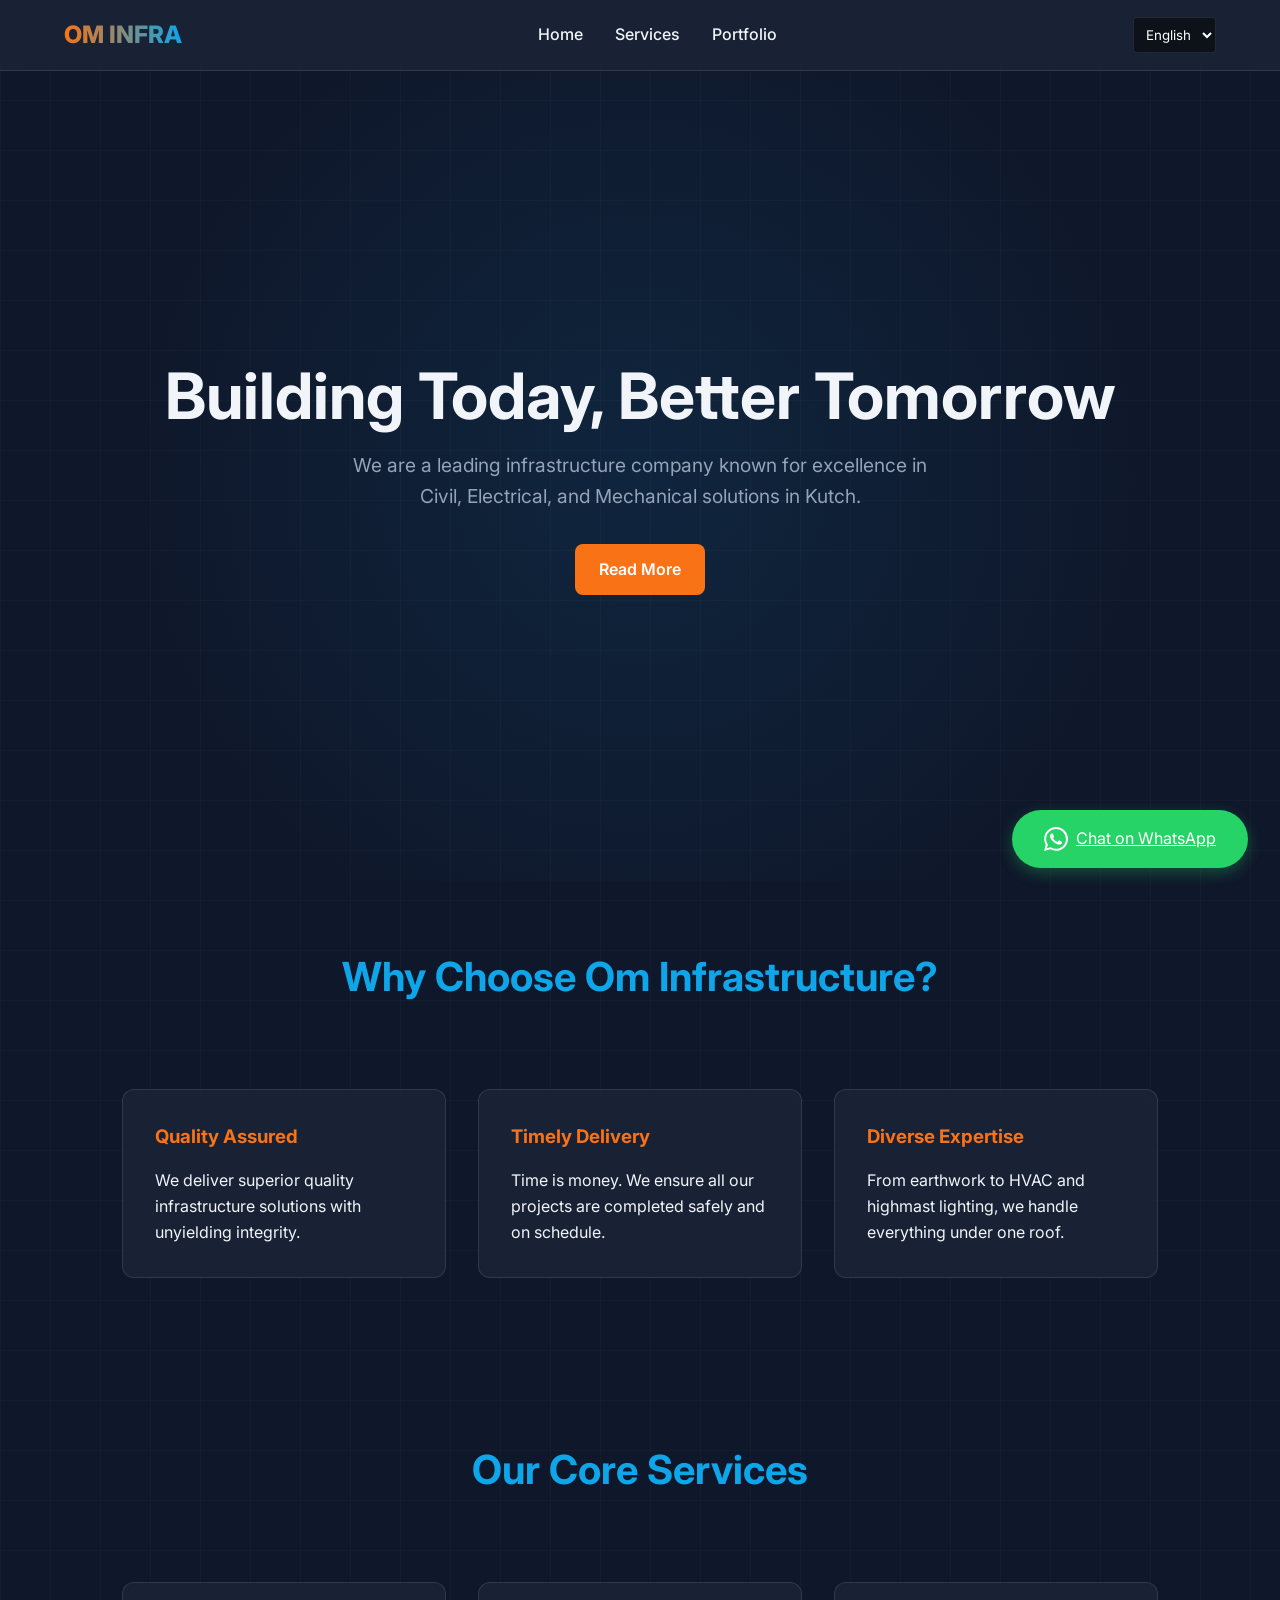
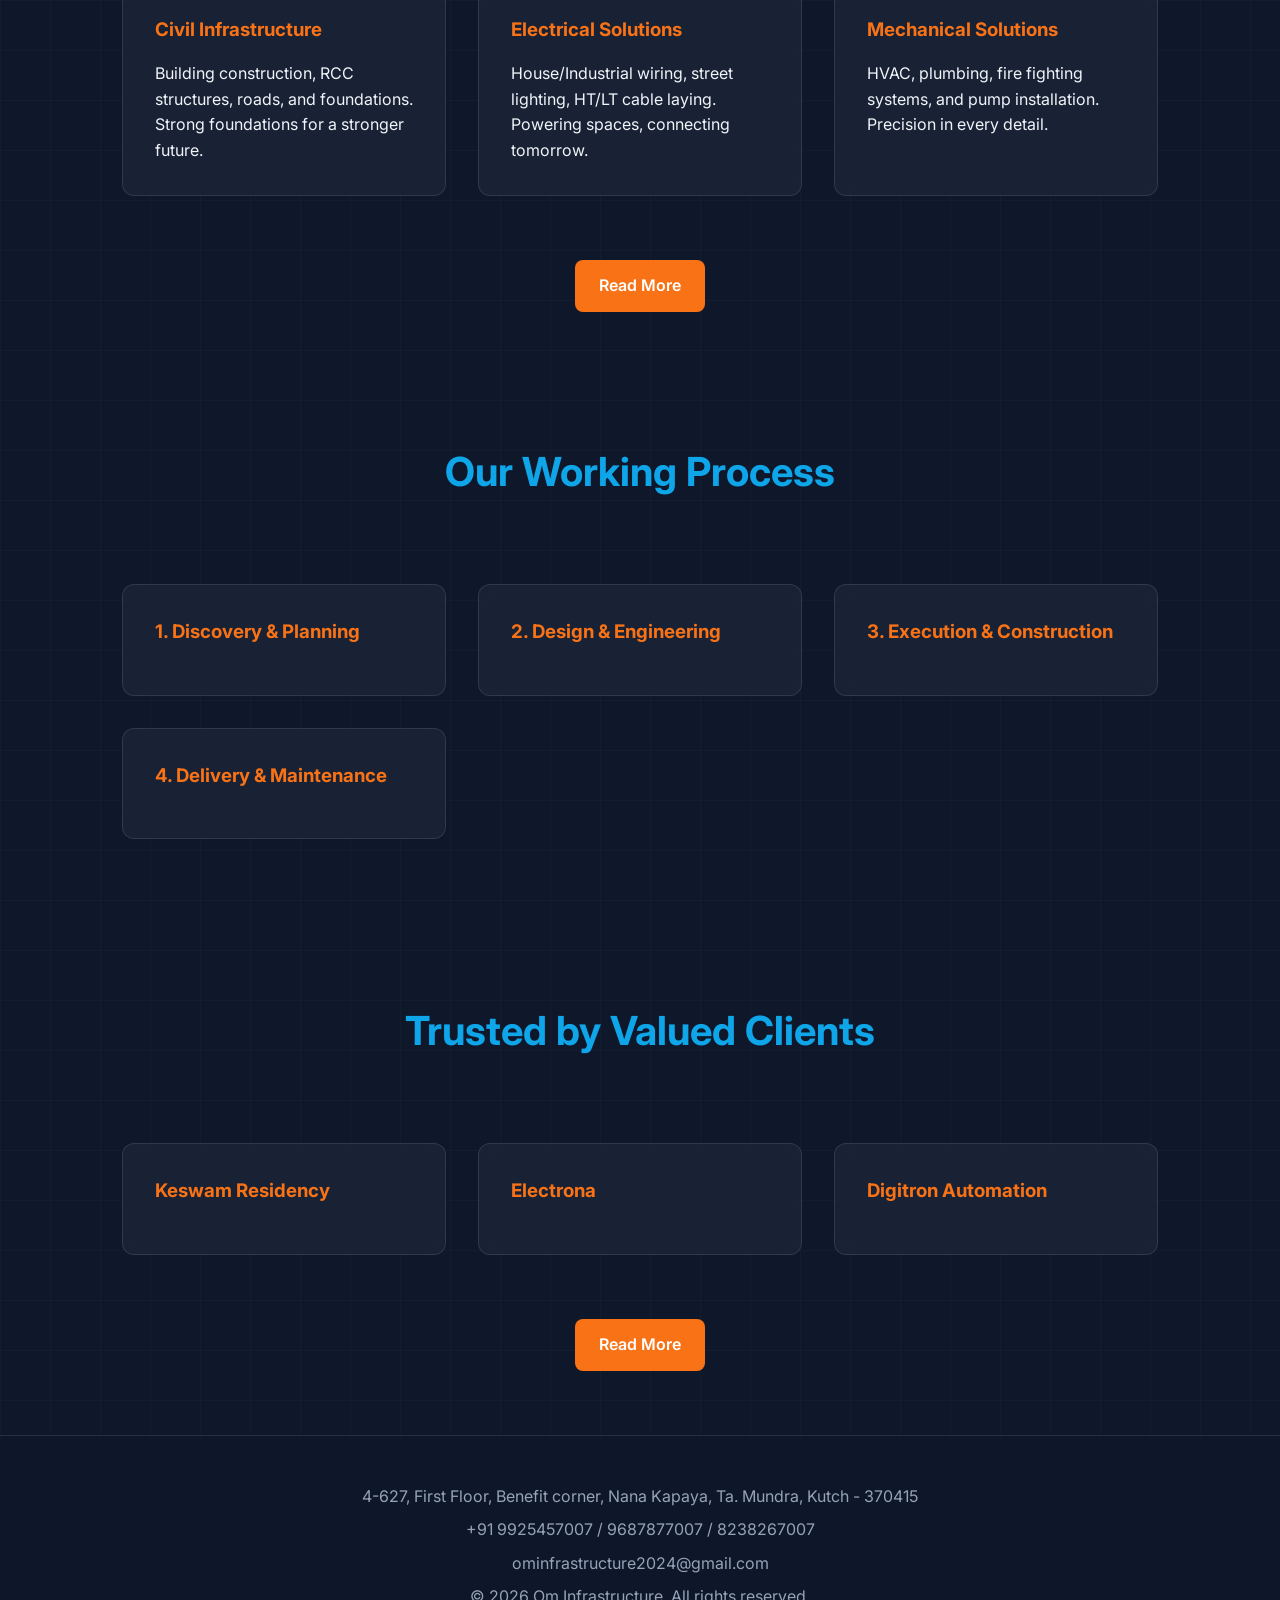
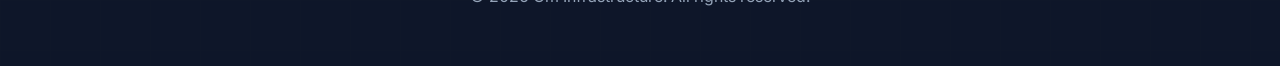
==== index.html @ ceede0cb "Initial commit" ====
<!DOCTYPE html>
<html lang="en">
<head>
  <meta charset="UTF-8">
  <meta name="viewport" content="width=device-width, initial-scale=1.0">
  <title>Om Infrastructure</title>
  <link href="https://fonts.googleapis.com/css2?family=Inter:wght@400;500;600;800&display=swap" rel="stylesheet">
  <link rel="stylesheet" href="css/styles.css">
</head>
<body>

  <header>
    <div class="logo-container">
      <div class="logo">OM INFRA</div>
    </div>
    <nav>
      <ul>
        <li><a href="index.html" data-i18n="nav_home">Home</a></li>
        <li><a href="services.html" data-i18n="nav_services">Services</a></li>
        <li><a href="portfolio.html" data-i18n="nav_portfolio">Portfolio</a></li>
      </ul>
    </nav>
    <div class="lang-selector">
      <select id="lang-select">
        <option value="en">English</option>
        <option value="hi">हिंदी</option>
        <option value="gu">ગુજરાતી</option>
      </select>
    </div>
  </header>

  <main>
    <!-- Hero -->
    <section class="hero fade-up">
      <h1 data-i18n="hero_title">Building Today, Better Tomorrow</h1>
      <p data-i18n="hero_subtitle">We are a leading infrastructure company known for excellence in Civil, Electrical, and Mechanical solutions in Kutch.</p>
      <a href="services.html" class="btn btn-primary" data-i18n="btn_readmore">Read More</a>
    </section>

    <!-- Pain Points -->
    <section id="why-us">
      <h2 class="section-title fade-up" data-i18n="pain_title">Why Choose Om Infrastructure?</h2>
      <div class="grid">
        <div class="card fade-up">
          <h3 data-i18n="pain_1_title">Quality Assured</h3>
          <p data-i18n="pain_1_desc">We deliver superior quality infrastructure solutions with unyielding integrity.</p>
        </div>
        <div class="card fade-up">
          <h3 data-i18n="pain_2_title">Timely Delivery</h3>
          <p data-i18n="pain_2_desc">Time is money. We ensure all our projects are completed safely and on schedule.</p>
        </div>
        <div class="card fade-up">
          <h3 data-i18n="pain_3_title">Diverse Expertise</h3>
          <p data-i18n="pain_3_desc">From earthwork to HVAC and highmast lighting, we handle everything under one roof.</p>
        </div>
      </div>
    </section>

    <!-- Services Preview -->
    <section id="services">
      <h2 class="section-title fade-up" data-i18n="services_title">Our Core Services</h2>
      <div class="grid">
        <div class="card fade-up">
          <h3 data-i18n="srv_civil_title">Civil Infrastructure</h3>
          <p data-i18n="srv_civil_desc">Building construction, RCC structures, roads, and foundations.</p>
        </div>
        <div class="card fade-up">
          <h3 data-i18n="srv_elec_title">Electrical Solutions</h3>
          <p data-i18n="srv_elec_desc">House/Industrial wiring, street lighting, HT/LT cable laying.</p>
        </div>
        <div class="card fade-up">
          <h3 data-i18n="srv_mech_title">Mechanical Solutions</h3>
          <p data-i18n="srv_mech_desc">HVAC, plumbing, fire fighting systems, and pump installation.</p>
        </div>
      </div>
      <div class="text-center mt-2 fade-up">
        <a href="services.html" class="btn btn-primary" data-i18n="btn_readmore">Read More</a>
      </div>
    </section>

    <!-- Process -->
    <section id="process">
      <h2 class="section-title fade-up" data-i18n="process_title">Our Working Process</h2>
      <div class="grid">
        <div class="card fade-up"><h3 data-i18n="proc_1">1. Discovery & Planning</h3></div>
        <div class="card fade-up"><h3 data-i18n="proc_2">2. Design & Engineering</h3></div>
        <div class="card fade-up"><h3 data-i18n="proc_3">3. Execution & Construction</h3></div>
        <div class="card fade-up"><h3 data-i18n="proc_4">4. Delivery & Maintenance</h3></div>
      </div>
    </section>

    <!-- Portfolio Preview -->
    <section id="portfolio">
      <h2 class="section-title fade-up" data-i18n="portfolio_title">Trusted by Valued Clients</h2>
      <div class="grid">
        <div class="card fade-up"><h3 data-i18n="client_1">Keswam Residency</h3></div>
        <div class="card fade-up"><h3 data-i18n="client_2">Electrona</h3></div>
        <div class="card fade-up"><h3 data-i18n="client_3">Digitron Automation</h3></div>
      </div>
      <div class="text-center mt-2 fade-up">
        <a href="portfolio.html" class="btn btn-primary" data-i18n="btn_readmore">Read More</a>
      </div>
    </section>
  </main>

  <a href="https://wa.me/919925457007" class="btn-whatsapp" target="_blank">
    <svg width="24" height="24" viewBox="0 0 24 24" fill="white" xmlns="http://www.w3.org/2000/svg">
      <path d="M17.472 14.382c-.297-.149-1.758-.867-2.03-.967-.273-.099-.471-.148-.67.15-.197.297-.767.966-.94 1.164-.173.199-.347.223-.644.075-.297-.15-1.255-.463-2.39-1.475-.888-.788-1.489-1.761-1.663-2.06-.173-.297-.018-.458.13-.606.134-.133.298-.347.446-.52.149-.174.198-.298.298-.497.099-.198.05-.371-.025-.52-.075-.149-.669-1.612-.916-2.207-.242-.579-.487-.5-.669-.51-.173-.008-.371-.01-.57-.01-.198 0-.52.074-.792.372-.272.297-1.04 1.016-1.04 2.479 0 1.462 1.065 2.875 1.213 3.074.149.198 2.096 3.2 5.077 4.487.709.306 1.262.489 1.694.625.712.227 1.36.195 1.871.118.571-.085 1.758-.719 2.006-1.413.248-.694.248-1.289.173-1.413-.074-.124-.272-.198-.57-.347m-5.421 7.403h-.004a9.87 9.87 0 01-5.031-1.378l-.361-.214-3.741.98 1.005-3.648-.235-.374a9.86 9.86 0 01-1.51-5.26c.001-5.45 4.436-9.884 9.888-9.884 2.64 0 5.122 1.03 6.988 2.898a9.825 9.825 0 012.893 6.994c-.003 5.45-4.437 9.886-9.885 9.886m8.413-18.297A11.815 11.815 0 0012.052 0C5.495 0 .16 5.333.158 11.893c0 2.096.547 4.142 1.588 5.945L.057 24l6.305-1.654a11.882 11.882 0 005.683 1.448h.005c6.554 0 11.89-5.332 11.893-11.893a11.821 11.821 0 00-3.48-8.413z"/>
    </svg>
    <span data-i18n="btn_whatsapp">Chat on WhatsApp</span>
  </a>

  <footer>
    <p data-i18n="footer_address">4-627, First Floor, Benefit corner, Nana Kapaya, Ta. Mundra, Kutch - 370415</p>
    <p data-i18n="footer_phone">+91 9925457007 / 9687877007 / 8238267007</p>
    <p data-i18n="footer_email">ominfrastructure2024@gmail.com</p>
    <p data-i18n="footer_rights">&copy; 2026 Om Infrastructure. All rights reserved.</p>
  </footer>

  <script src="js/i18n.js"></script>
  <script src="js/main.js"></script>
</body>
</html>
---- css/styles.css ----
:root {
  --color-bg: #0f172a;
  --color-surface: rgba(30, 41, 59, 0.7);
  --color-primary: #f97316;
  --color-secondary: #0ea5e9;
  --color-text: #f1f5f9;
  --color-text-muted: #94a3b8;
  --glass-border: rgba(255, 255, 255, 0.1);
}

* {
  box-sizing: border-box;
  margin: 0;
  padding: 0;
  font-family: 'Inter', system-ui, sans-serif;
}

body {
  background-color: var(--color-bg);
  color: var(--color-text);
  line-height: 1.6;
  background-image: 
    linear-gradient(to right, rgba(255,255,255,0.02) 1px, transparent 1px),
    linear-gradient(to bottom, rgba(255,255,255,0.02) 1px, transparent 1px);
  background-size: 50px 50px;
}

/* Glassmorphism Header */
header {
  position: sticky;
  top: 0;
  z-index: 1000;
  background: var(--color-surface);
  backdrop-filter: blur(12px);
  -webkit-backdrop-filter: blur(12px);
  border-bottom: 1px solid var(--glass-border);
  padding: 1rem 5%;
  display: flex;
  justify-content: space-between;
  align-items: center;
}

.logo-container {
  display: flex;
  align-items: center;
  gap: 1rem;
}

.logo {
  font-size: 1.5rem;
  font-weight: 800;
  background: linear-gradient(90deg, var(--color-primary), var(--color-secondary));
  -webkit-background-clip: text;
  -webkit-text-fill-color: transparent;
}

nav ul {
  list-style: none;
  display: flex;
  gap: 2rem;
}

nav a {
  color: var(--color-text);
  text-decoration: none;
  font-weight: 500;
  transition: color 0.3s;
}

nav a:hover {
  color: var(--color-primary);
}

.lang-selector select {
  background: rgba(0,0,0,0.5);
  color: #fff;
  border: 1px solid var(--glass-border);
  padding: 0.5rem;
  border-radius: 4px;
}

/* Hero Section */
.hero {
  min-height: 90vh;
  display: flex;
  flex-direction: column;
  justify-content: center;
  align-items: center;
  text-align: center;
  padding: 2rem 5%;
  background: radial-gradient(circle at center, rgba(14, 165, 233, 0.1) 0%, transparent 70%);
}

.hero h1 {
  font-size: 4rem;
  margin-bottom: 1rem;
  line-height: 1.2;
}

.hero p {
  font-size: 1.2rem;
  color: var(--color-text-muted);
  max-width: 600px;
  margin-bottom: 2rem;
}

/* Cards (Glassmorphism + Glowing Hover) */
.grid {
  display: grid;
  grid-template-columns: repeat(auto-fit, minmax(300px, 1fr));
  gap: 2rem;
  padding: 2rem 5%;
}

.card {
  background: var(--color-surface);
  backdrop-filter: blur(8px);
  border: 1px solid var(--glass-border);
  border-radius: 12px;
  padding: 2rem;
  transition: transform 0.3s, box-shadow 0.3s;
}

.card:hover {
  transform: translateY(-5px);
  box-shadow: 0 10px 30px rgba(249, 115, 22, 0.2);
  border-color: rgba(249, 115, 22, 0.4);
}

.card h3 {
  color: var(--color-primary);
  margin-bottom: 1rem;
}

/* Sections */
section {
  padding: 4rem 5%;
}

.section-title {
  text-align: center;
  font-size: 2.5rem;
  margin-bottom: 3rem;
  color: var(--color-secondary);
}

/* Buttons */
.btn {
  display: inline-block;
  padding: 0.8rem 1.5rem;
  border-radius: 8px;
  text-decoration: none;
  font-weight: 600;
  transition: all 0.3s;
  border: none;
  cursor: pointer;
}

.btn-primary {
  background: var(--color-primary);
  color: #fff;
}

.btn-primary:hover {
  background: #ea580c;
  box-shadow: 0 0 15px rgba(249, 115, 22, 0.5);
}

.btn-whatsapp {
  background: #25D366;
  color: #fff;
  position: fixed;
  bottom: 2rem;
  right: 2rem;
  border-radius: 50px;
  padding: 1rem 2rem;
  box-shadow: 0 5px 15px rgba(37, 211, 102, 0.3);
  z-index: 1000;
  display: flex;
  align-items: center;
  gap: 0.5rem;
}

.btn-whatsapp:hover {
  transform: scale(1.05);
  box-shadow: 0 8px 25px rgba(37, 211, 102, 0.5);
}

/* Footer */
footer {
  background: rgba(15, 23, 42, 0.9);
  padding: 3rem 5%;
  border-top: 1px solid var(--glass-border);
  text-align: center;
}

footer p {
  color: var(--color-text-muted);
  margin-bottom: 0.5rem;
}

/* Animations */
.fade-up {
  opacity: 0;
  transform: translateY(30px);
  transition: opacity 0.6s ease-out, transform 0.6s ease-out;
}

.fade-up.visible {
  opacity: 1;
  transform: translateY(0);
}

/* Utilities */
.text-center { text-align: center; }
.mt-2 { margin-top: 2rem; }
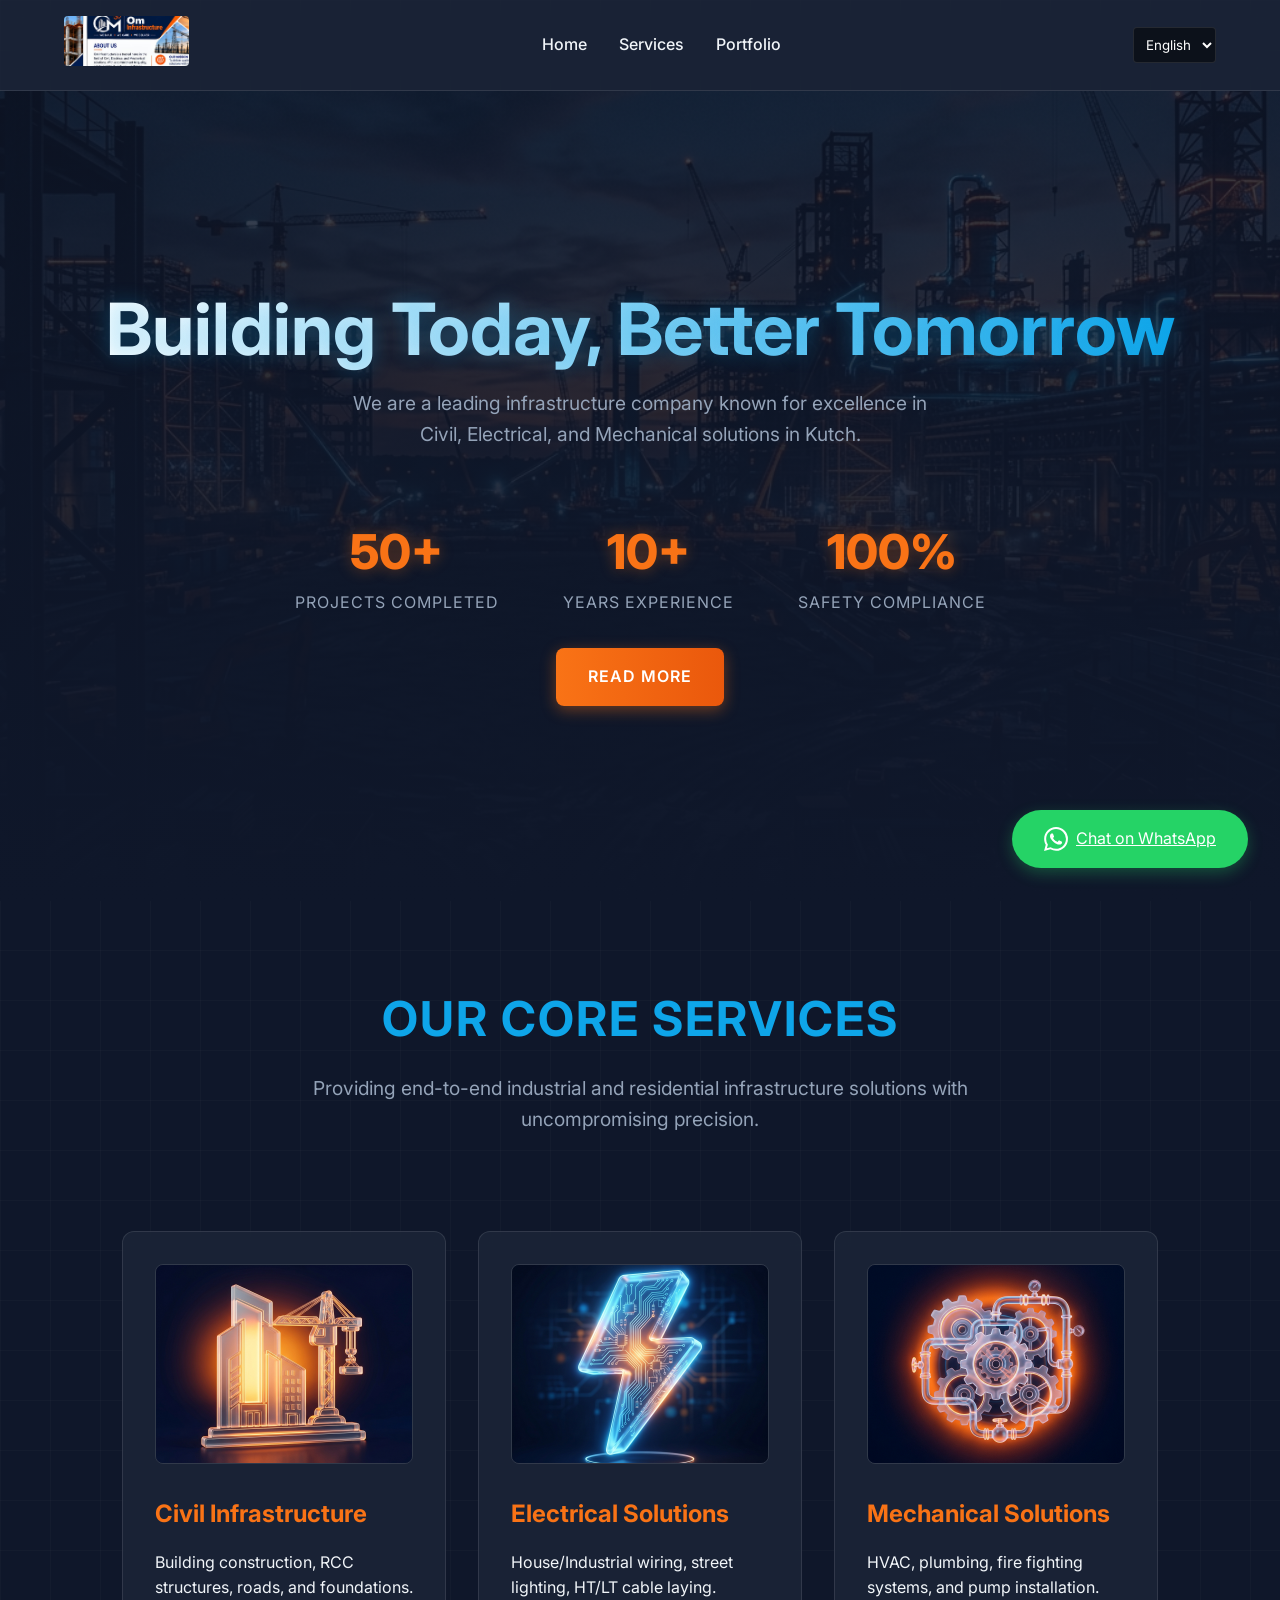
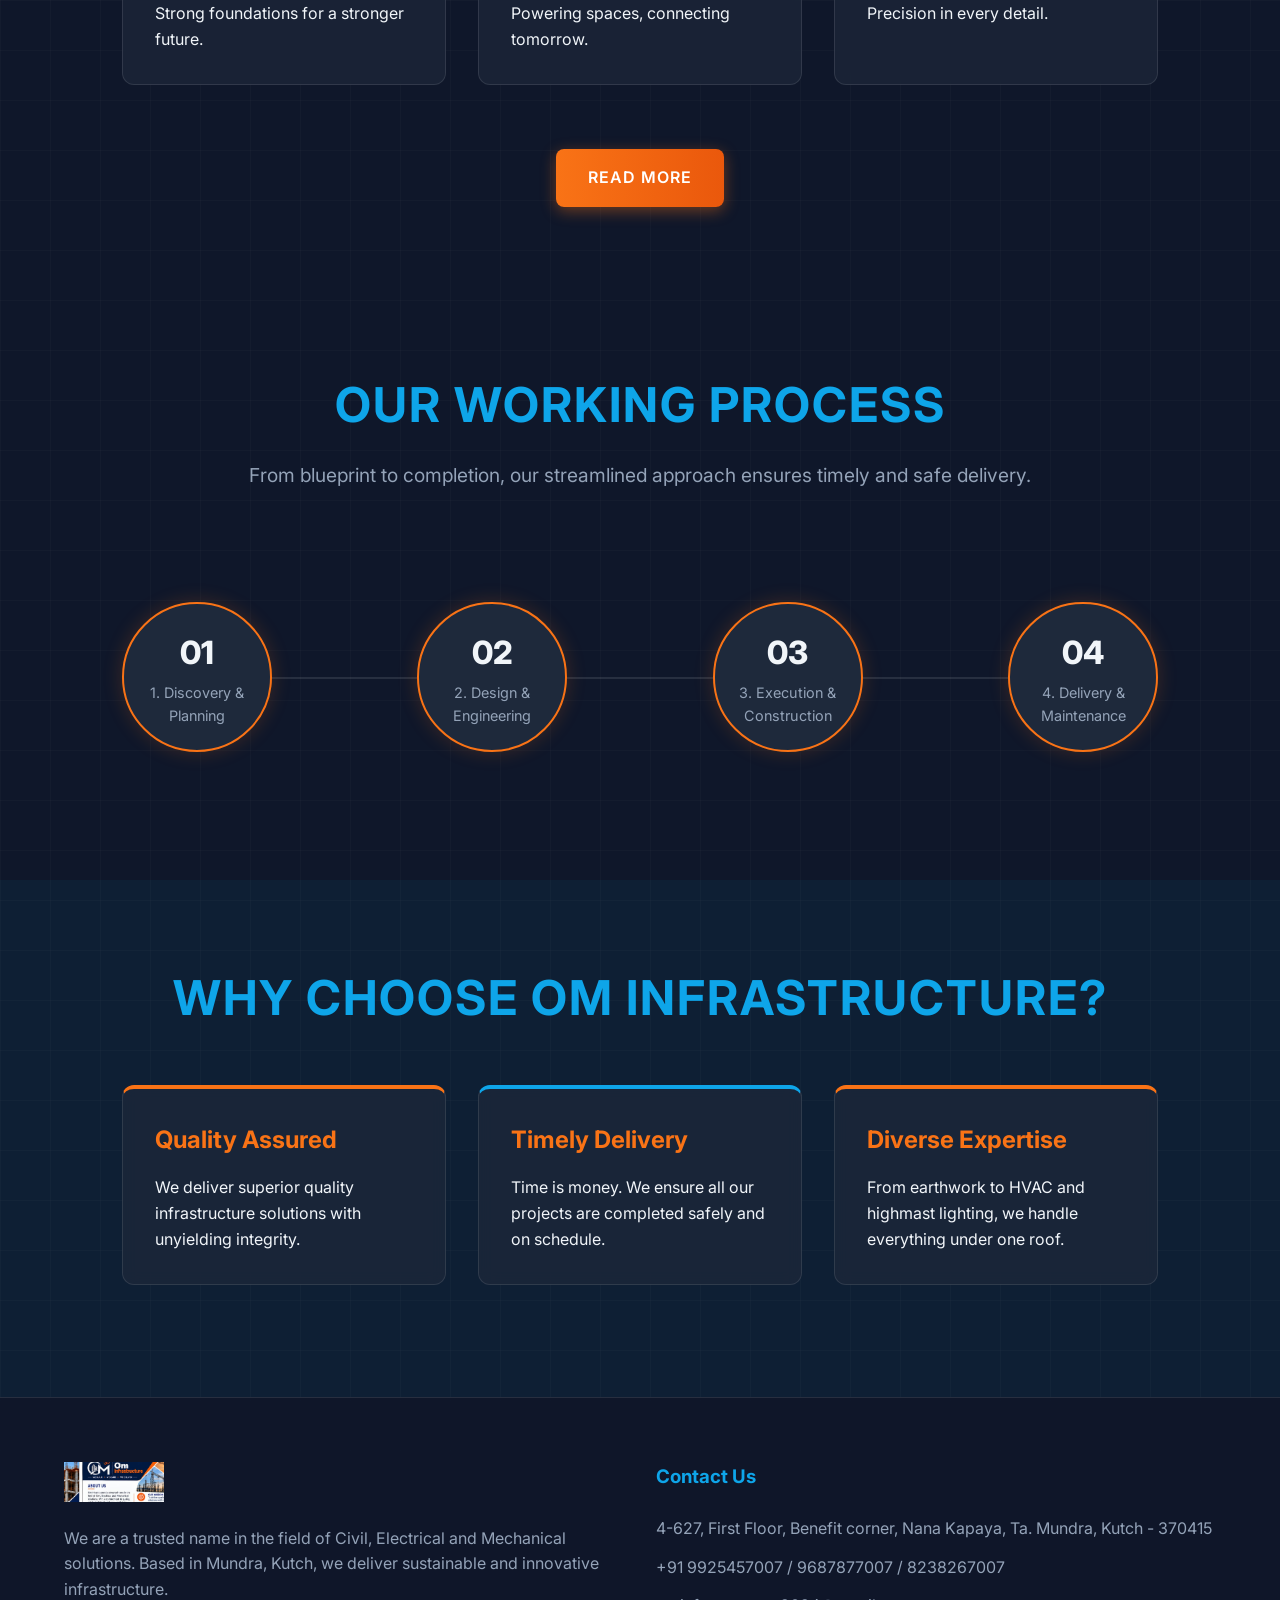
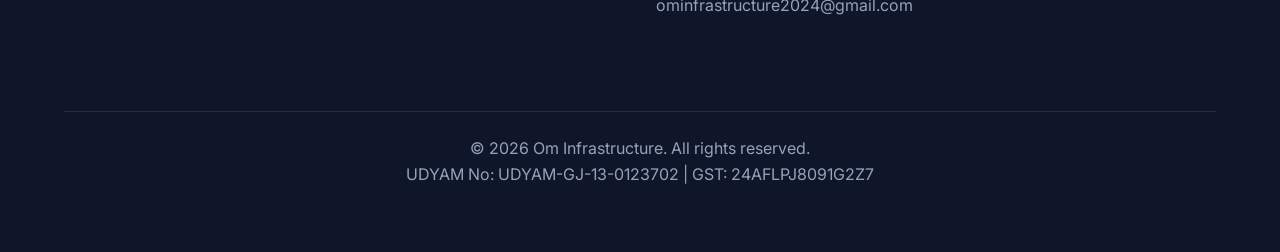
==== commit 8951e1a4: "Enhance UI with infographics and images" ====
--- a/index.html
+++ b/index.html
@@ -3,16 +3,16 @@
 <head>
   <meta charset="UTF-8">
   <meta name="viewport" content="width=device-width, initial-scale=1.0">
-  <title>Om Infrastructure</title>
+  <title>Om Infrastructure - Building Today, Better Tomorrow</title>
   <link href="https://fonts.googleapis.com/css2?family=Inter:wght@400;500;600;800&display=swap" rel="stylesheet">
   <link rel="stylesheet" href="css/styles.css">
 </head>
 <body>
 
   <header>
-    <div class="logo-container">
-      <div class="logo">OM INFRA</div>
-    </div>
+    <a href="index.html" class="logo-container">
+      <img src="img/logo.png" alt="Om Infrastructure Logo" class="logo-img">
+    </a>
     <nav>
       <ul>
         <li><a href="index.html" data-i18n="nav_home">Home</a></li>
@@ -30,77 +30,102 @@
   </header>
 
   <main>
-    <!-- Hero -->
-    <section class="hero fade-up">
+    <!-- Hero with Background Image & Stats Infographic -->
+    <section class="hero fade-up" style="background-image: url('img/hero_bg.jpg');">
       <h1 data-i18n="hero_title">Building Today, Better Tomorrow</h1>
       <p data-i18n="hero_subtitle">We are a leading infrastructure company known for excellence in Civil, Electrical, and Mechanical solutions in Kutch.</p>
-      <a href="services.html" class="btn btn-primary" data-i18n="btn_readmore">Read More</a>
+      
+      <div class="stats-container">
+        <div class="stat-box">
+          <div class="stat-num">50+</div>
+          <div class="stat-label">Projects Completed</div>
+        </div>
+        <div class="stat-box">
+          <div class="stat-num">10+</div>
+          <div class="stat-label">Years Experience</div>
+        </div>
+        <div class="stat-box">
+          <div class="stat-num">100%</div>
+          <div class="stat-label">Safety Compliance</div>
+        </div>
+      </div>
+
+      <div class="mt-2">
+        <a href="services.html" class="btn btn-primary" data-i18n="btn_readmore">Read More</a>
+      </div>
     </section>
 
-    <!-- Pain Points -->
-    <section id="why-us">
+    <!-- Visual Services Section -->
+    <section id="services">
+      <h2 class="section-title fade-up" data-i18n="services_title">Our Core Services</h2>
+      <p class="section-subtitle fade-up">Providing end-to-end industrial and residential infrastructure solutions with uncompromising precision.</p>
+      
+      <div class="grid">
+        <div class="card fade-up">
+          <img src="img/civil_icon.jpg" alt="Civil Infrastructure" class="card-img">
+          <h3 data-i18n="srv_civil_title">Civil Infrastructure</h3>
+          <p data-i18n="srv_civil_desc">Building construction, RCC structures, roads, and foundations.</p>
+        </div>
+        <div class="card fade-up">
+          <img src="img/electrical_icon.jpg" alt="Electrical Solutions" class="card-img">
+          <h3 data-i18n="srv_elec_title">Electrical Solutions</h3>
+          <p data-i18n="srv_elec_desc">House/Industrial wiring, street lighting, HT/LT cable laying.</p>
+        </div>
+        <div class="card fade-up">
+          <img src="img/mechanical_icon.jpg" alt="Mechanical Solutions" class="card-img">
+          <h3 data-i18n="srv_mech_title">Mechanical Solutions</h3>
+          <p data-i18n="srv_mech_desc">HVAC, plumbing, fire fighting systems, and pump installation.</p>
+        </div>
+      </div>
+      <div class="text-center mt-2 fade-up">
+        <a href="services.html" class="btn btn-primary" data-i18n="btn_readmore">Explore All Services</a>
+      </div>
+    </section>
+
+    <!-- Infographic Process Section -->
+    <section id="process">
+      <h2 class="section-title fade-up" data-i18n="process_title">Our Working Process</h2>
+      <p class="section-subtitle fade-up">From blueprint to completion, our streamlined approach ensures timely and safe delivery.</p>
+      
+      <div class="process-timeline fade-up">
+        <div class="process-step">
+          <div class="step-num">01</div>
+          <div class="step-text" data-i18n="proc_1">Discovery & Planning</div>
+        </div>
+        <div class="process-step">
+          <div class="step-num">02</div>
+          <div class="step-text" data-i18n="proc_2">Design & Engineering</div>
+        </div>
+        <div class="process-step">
+          <div class="step-num">03</div>
+          <div class="step-text" data-i18n="proc_3">Execution & Construction</div>
+        </div>
+        <div class="process-step">
+          <div class="step-num">04</div>
+          <div class="step-text" data-i18n="proc_4">Delivery & Maintenance</div>
+        </div>
+      </div>
+    </section>
+
+    <!-- Values & Why Us -->
+    <section id="why-us" style="background: rgba(14, 165, 233, 0.05);">
       <h2 class="section-title fade-up" data-i18n="pain_title">Why Choose Om Infrastructure?</h2>
       <div class="grid">
-        <div class="card fade-up">
+        <div class="card fade-up" style="border-top: 4px solid var(--color-primary);">
           <h3 data-i18n="pain_1_title">Quality Assured</h3>
           <p data-i18n="pain_1_desc">We deliver superior quality infrastructure solutions with unyielding integrity.</p>
         </div>
-        <div class="card fade-up">
+        <div class="card fade-up" style="border-top: 4px solid var(--color-secondary);">
           <h3 data-i18n="pain_2_title">Timely Delivery</h3>
           <p data-i18n="pain_2_desc">Time is money. We ensure all our projects are completed safely and on schedule.</p>
         </div>
-        <div class="card fade-up">
+        <div class="card fade-up" style="border-top: 4px solid var(--color-primary);">
           <h3 data-i18n="pain_3_title">Diverse Expertise</h3>
           <p data-i18n="pain_3_desc">From earthwork to HVAC and highmast lighting, we handle everything under one roof.</p>
         </div>
       </div>
     </section>
 
-    <!-- Services Preview -->
-    <section id="services">
-      <h2 class="section-title fade-up" data-i18n="services_title">Our Core Services</h2>
-      <div class="grid">
-        <div class="card fade-up">
-          <h3 data-i18n="srv_civil_title">Civil Infrastructure</h3>
-          <p data-i18n="srv_civil_desc">Building construction, RCC structures, roads, and foundations.</p>
-        </div>
-        <div class="card fade-up">
-          <h3 data-i18n="srv_elec_title">Electrical Solutions</h3>
-          <p data-i18n="srv_elec_desc">House/Industrial wiring, street lighting, HT/LT cable laying.</p>
-        </div>
-        <div class="card fade-up">
-          <h3 data-i18n="srv_mech_title">Mechanical Solutions</h3>
-          <p data-i18n="srv_mech_desc">HVAC, plumbing, fire fighting systems, and pump installation.</p>
-        </div>
-      </div>
-      <div class="text-center mt-2 fade-up">
-        <a href="services.html" class="btn btn-primary" data-i18n="btn_readmore">Read More</a>
-      </div>
-    </section>
-
-    <!-- Process -->
-    <section id="process">
-      <h2 class="section-title fade-up" data-i18n="process_title">Our Working Process</h2>
-      <div class="grid">
-        <div class="card fade-up"><h3 data-i18n="proc_1">1. Discovery & Planning</h3></div>
-        <div class="card fade-up"><h3 data-i18n="proc_2">2. Design & Engineering</h3></div>
-        <div class="card fade-up"><h3 data-i18n="proc_3">3. Execution & Construction</h3></div>
-        <div class="card fade-up"><h3 data-i18n="proc_4">4. Delivery & Maintenance</h3></div>
-      </div>
-    </section>
-
-    <!-- Portfolio Preview -->
-    <section id="portfolio">
-      <h2 class="section-title fade-up" data-i18n="portfolio_title">Trusted by Valued Clients</h2>
-      <div class="grid">
-        <div class="card fade-up"><h3 data-i18n="client_1">Keswam Residency</h3></div>
-        <div class="card fade-up"><h3 data-i18n="client_2">Electrona</h3></div>
-        <div class="card fade-up"><h3 data-i18n="client_3">Digitron Automation</h3></div>
-      </div>
-      <div class="text-center mt-2 fade-up">
-        <a href="portfolio.html" class="btn btn-primary" data-i18n="btn_readmore">Read More</a>
-      </div>
-    </section>
   </main>
 
   <a href="https://wa.me/919925457007" class="btn-whatsapp" target="_blank">
@@ -111,10 +136,20 @@
   </a>
 
   <footer>
-    <p data-i18n="footer_address">4-627, First Floor, Benefit corner, Nana Kapaya, Ta. Mundra, Kutch - 370415</p>
-    <p data-i18n="footer_phone">+91 9925457007 / 9687877007 / 8238267007</p>
-    <p data-i18n="footer_email">ominfrastructure2024@gmail.com</p>
-    <p data-i18n="footer_rights">&copy; 2026 Om Infrastructure. All rights reserved.</p>
+    <div class="footer-col">
+      <img src="img/logo.png" alt="Logo" style="height: 40px; margin-bottom: 1rem;">
+      <p data-i18n="about_desc">We are a trusted name in the field of Civil, Electrical and Mechanical solutions based in Mundra, Kutch.</p>
+    </div>
+    <div class="footer-col">
+      <h3>Contact Us</h3>
+      <p data-i18n="footer_address">4-627, First Floor, Benefit corner, Nana Kapaya, Ta. Mundra, Kutch - 370415</p>
+      <p data-i18n="footer_phone">+91 9925457007 / 9687877007 / 8238267007</p>
+      <p data-i18n="footer_email">ominfrastructure2024@gmail.com</p>
+    </div>
+    <div class="footer-bottom">
+      <p data-i18n="footer_rights">&copy; 2026 Om Infrastructure. All rights reserved.</p>
+      <p>UDYAM No: UDYAM-GJ-13-0123702 | GST: 24AFLPJ8091G2Z7</p>
+    </div>
   </footer>
 
   <script src="js/i18n.js"></script>
--- a/css/styles.css
+++ b/css/styles.css
@@ -1,6 +1,7 @@
 :root {
   --color-bg: #0f172a;
   --color-surface: rgba(30, 41, 59, 0.7);
+  --color-surface-solid: #1e293b;
   --color-primary: #f97316;
   --color-secondary: #0ea5e9;
   --color-text: #f1f5f9;
@@ -40,18 +41,10 @@
   align-items: center;
 }
 
-.logo-container {
-  display: flex;
-  align-items: center;
-  gap: 1rem;
-}
-
-.logo {
-  font-size: 1.5rem;
-  font-weight: 800;
-  background: linear-gradient(90deg, var(--color-primary), var(--color-secondary));
-  -webkit-background-clip: text;
-  -webkit-text-fill-color: transparent;
+.logo-img {
+  height: 50px;
+  width: auto;
+  border-radius: 4px;
 }
 
 nav ul {
@@ -88,13 +81,31 @@
   align-items: center;
   text-align: center;
   padding: 2rem 5%;
-  background: radial-gradient(circle at center, rgba(14, 165, 233, 0.1) 0%, transparent 70%);
+  position: relative;
+  background-size: cover;
+  background-position: center;
+}
+
+.hero::before {
+  content: '';
+  position: absolute;
+  top: 0; left: 0; right: 0; bottom: 0;
+  background: linear-gradient(to bottom, rgba(15,23,42,0.8), rgba(15,23,42,1));
+  z-index: 1;
+}
+
+.hero > * {
+  z-index: 2;
 }
 
 .hero h1 {
-  font-size: 4rem;
+  font-size: 4.5rem;
   margin-bottom: 1rem;
   line-height: 1.2;
+  background: linear-gradient(90deg, #fff, var(--color-secondary));
+  -webkit-background-clip: text;
+  -webkit-text-fill-color: transparent;
+  text-shadow: 0 0 20px rgba(14, 165, 233, 0.3);
 }
 
 .hero p {
@@ -104,7 +115,34 @@
   margin-bottom: 2rem;
 }
 
-/* Cards (Glassmorphism + Glowing Hover) */
+/* Stats Infographic Row */
+.stats-container {
+  display: flex;
+  justify-content: center;
+  gap: 4rem;
+  margin-top: 2rem;
+  flex-wrap: wrap;
+}
+
+.stat-box {
+  text-align: center;
+}
+
+.stat-num {
+  font-size: 3rem;
+  font-weight: 800;
+  color: var(--color-primary);
+  text-shadow: 0 0 15px rgba(249, 115, 22, 0.4);
+}
+
+.stat-label {
+  font-size: 1rem;
+  text-transform: uppercase;
+  letter-spacing: 1px;
+  color: var(--color-text-muted);
+}
+
+/* Cards & Images */
 .grid {
   display: grid;
   grid-template-columns: repeat(auto-fit, minmax(300px, 1fr));
@@ -119,6 +157,17 @@
   border-radius: 12px;
   padding: 2rem;
   transition: transform 0.3s, box-shadow 0.3s;
+  overflow: hidden;
+  position: relative;
+}
+
+.card-img {
+  width: 100%;
+  height: 200px;
+  object-fit: cover;
+  border-radius: 8px;
+  margin-bottom: 1.5rem;
+  border: 1px solid var(--glass-border);
 }
 
 .card:hover {
@@ -130,40 +179,143 @@
 .card h3 {
   color: var(--color-primary);
   margin-bottom: 1rem;
+  font-size: 1.5rem;
+}
+
+/* Process Infographic Timeline */
+.process-timeline {
+  display: flex;
+  justify-content: space-between;
+  align-items: center;
+  position: relative;
+  padding: 3rem 5%;
+  flex-wrap: wrap;
+  gap: 2rem;
+}
+.process-timeline::before {
+  content: '';
+  position: absolute;
+  top: 50%;
+  left: 5%;
+  right: 5%;
+  height: 2px;
+  background: var(--glass-border);
+  z-index: 1;
+}
+
+.process-step {
+  background: var(--color-surface-solid);
+  border: 2px solid var(--color-primary);
+  border-radius: 50%;
+  width: 150px;
+  height: 150px;
+  display: flex;
+  flex-direction: column;
+  justify-content: center;
+  align-items: center;
+  text-align: center;
+  z-index: 2;
+  box-shadow: 0 0 20px rgba(249, 115, 22, 0.2);
+  transition: all 0.3s;
+}
+
+.process-step:hover {
+  transform: scale(1.1);
+  box-shadow: 0 0 30px rgba(14, 165, 233, 0.5);
+  border-color: var(--color-secondary);
+}
+
+.process-step .step-num {
+  font-size: 2rem;
+  font-weight: 800;
+  color: var(--color-text);
+  margin-bottom: 0.2rem;
+}
+.process-step .step-text {
+  font-size: 0.9rem;
+  color: var(--color-text-muted);
+  padding: 0 10px;
 }
 
 /* Sections */
 section {
-  padding: 4rem 5%;
+  padding: 5rem 5%;
 }
 
 .section-title {
   text-align: center;
-  font-size: 2.5rem;
-  margin-bottom: 3rem;
+  font-size: 3rem;
+  margin-bottom: 1rem;
   color: var(--color-secondary);
+  text-transform: uppercase;
+  letter-spacing: 2px;
+}
+
+.section-subtitle {
+  text-align: center;
+  font-size: 1.2rem;
+  color: var(--color-text-muted);
+  margin-bottom: 4rem;
+  max-width: 800px;
+  margin-left: auto;
+  margin-right: auto;
+}
+
+/* Clients Grid */
+.clients-grid {
+  display: grid;
+  grid-template-columns: repeat(auto-fit, minmax(200px, 1fr));
+  gap: 1.5rem;
+  padding: 2rem 5%;
+}
+
+.client-card {
+  background: var(--color-surface-solid);
+  border: 1px solid var(--glass-border);
+  border-radius: 8px;
+  padding: 1.5rem;
+  text-align: center;
+  transition: all 0.3s;
+}
+
+.client-card:hover {
+  border-color: var(--color-secondary);
+  box-shadow: 0 5px 20px rgba(14, 165, 233, 0.2);
+}
+
+.client-card h4 {
+  color: var(--color-text);
+  font-size: 1.2rem;
+  margin-bottom: 0.5rem;
+}
+.client-card p {
+  color: var(--color-text-muted);
+  font-size: 0.9rem;
 }
 
 /* Buttons */
 .btn {
   display: inline-block;
-  padding: 0.8rem 1.5rem;
+  padding: 1rem 2rem;
   border-radius: 8px;
   text-decoration: none;
   font-weight: 600;
   transition: all 0.3s;
   border: none;
   cursor: pointer;
+  text-transform: uppercase;
+  letter-spacing: 1px;
 }
 
 .btn-primary {
-  background: var(--color-primary);
+  background: linear-gradient(90deg, var(--color-primary), #ea580c);
   color: #fff;
+  box-shadow: 0 4px 15px rgba(249, 115, 22, 0.4);
 }
 
 .btn-primary:hover {
-  background: #ea580c;
-  box-shadow: 0 0 15px rgba(249, 115, 22, 0.5);
+  transform: translateY(-2px);
+  box-shadow: 0 8px 25px rgba(249, 115, 22, 0.6);
 }
 
 .btn-whatsapp {
@@ -188,22 +340,46 @@
 
 /* Footer */
 footer {
-  background: rgba(15, 23, 42, 0.9);
-  padding: 3rem 5%;
+  background: rgba(15, 23, 42, 0.95);
+  padding: 4rem 5%;
   border-top: 1px solid var(--glass-border);
-  text-align: center;
-}
-
-footer p {
-  color: var(--color-text-muted);
-  margin-bottom: 0.5rem;
+  display: flex;
+  flex-wrap: wrap;
+  justify-content: space-between;
+  gap: 2rem;
+}
+
+.footer-col {
+  flex: 1;
+  min-width: 250px;
+}
+
+.footer-col h3 {
+  color: var(--color-secondary);
+  margin-bottom: 1.5rem;
+}
+
+.footer-col p, .footer-col a {
+  color: var(--color-text-muted);
+  margin-bottom: 0.8rem;
+  text-decoration: none;
+  display: block;
+}
+
+.footer-bottom {
+  width: 100%;
+  text-align: center;
+  margin-top: 3rem;
+  padding-top: 1.5rem;
+  border-top: 1px solid var(--glass-border);
+  color: var(--color-text-muted);
 }
 
 /* Animations */
 .fade-up {
   opacity: 0;
   transform: translateY(30px);
-  transition: opacity 0.6s ease-out, transform 0.6s ease-out;
+  transition: opacity 0.8s cubic-bezier(0.16, 1, 0.3, 1), transform 0.8s cubic-bezier(0.16, 1, 0.3, 1);
 }
 
 .fade-up.visible {
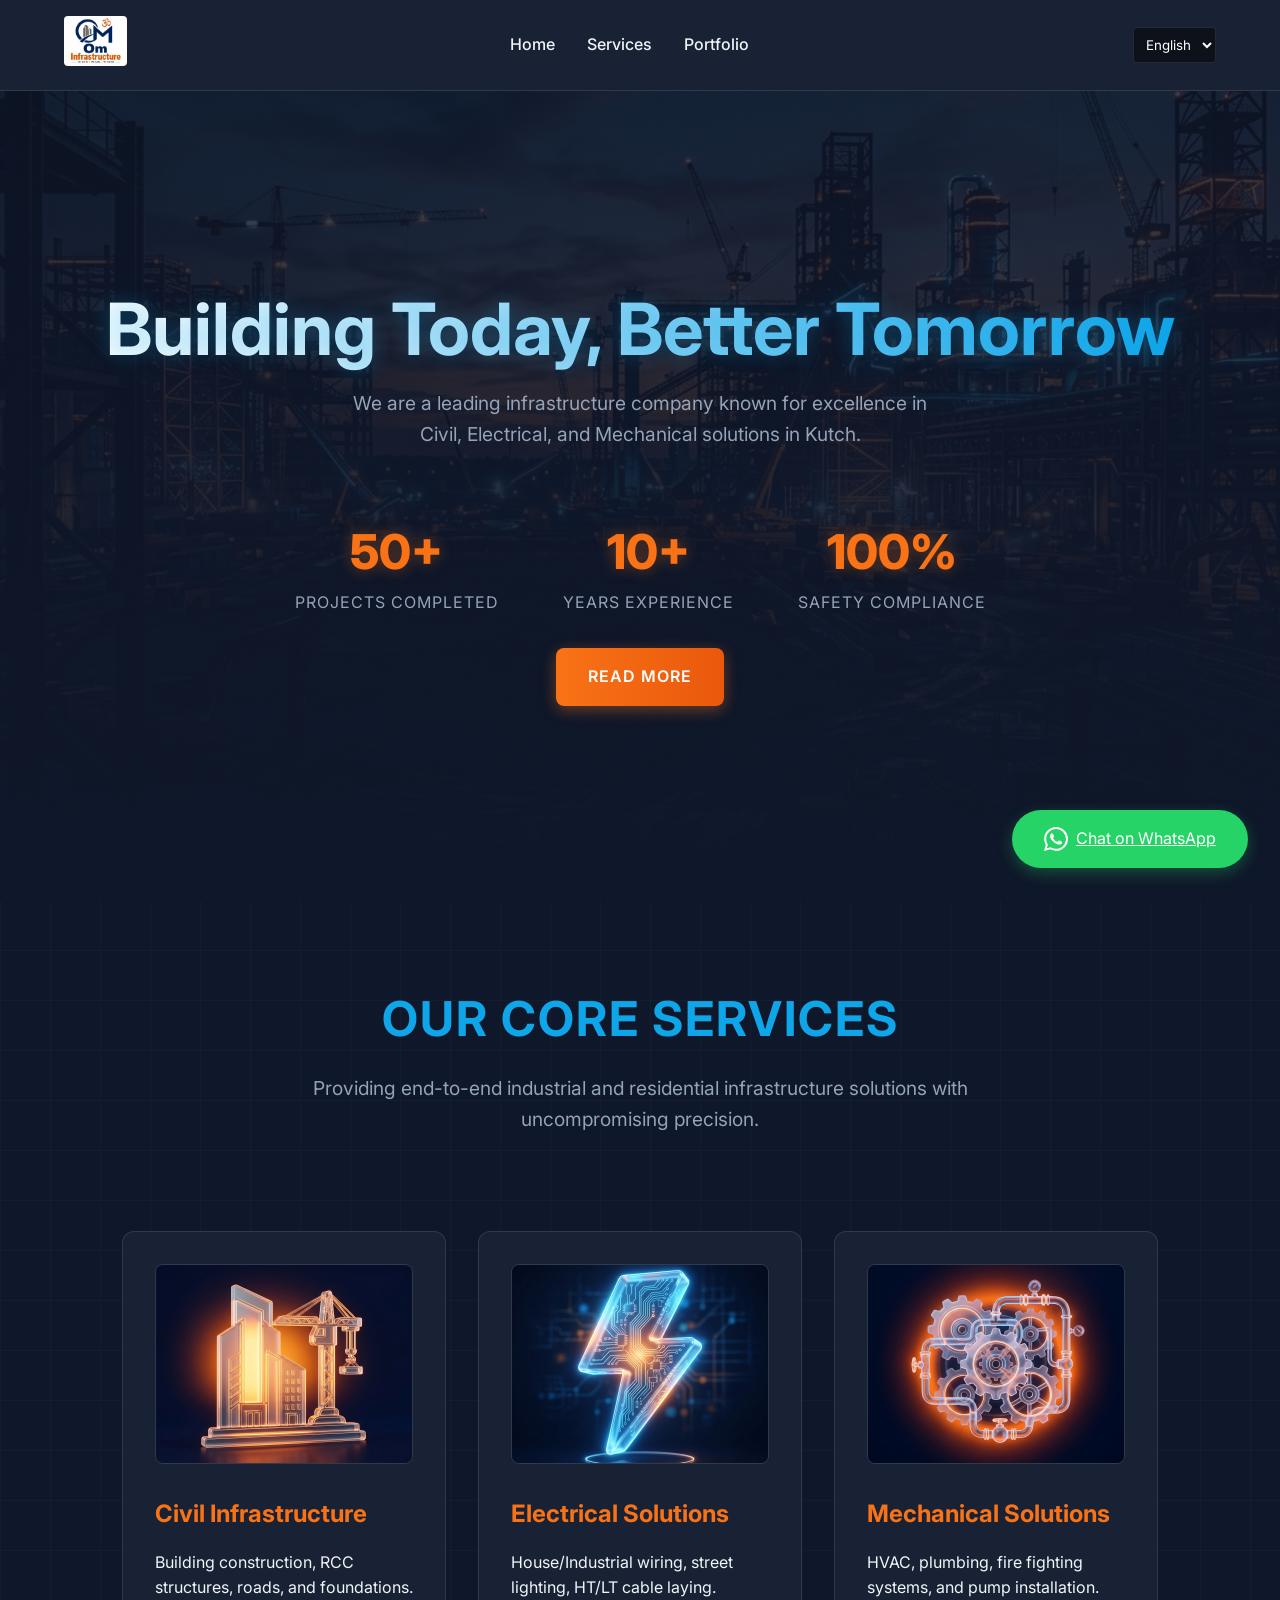
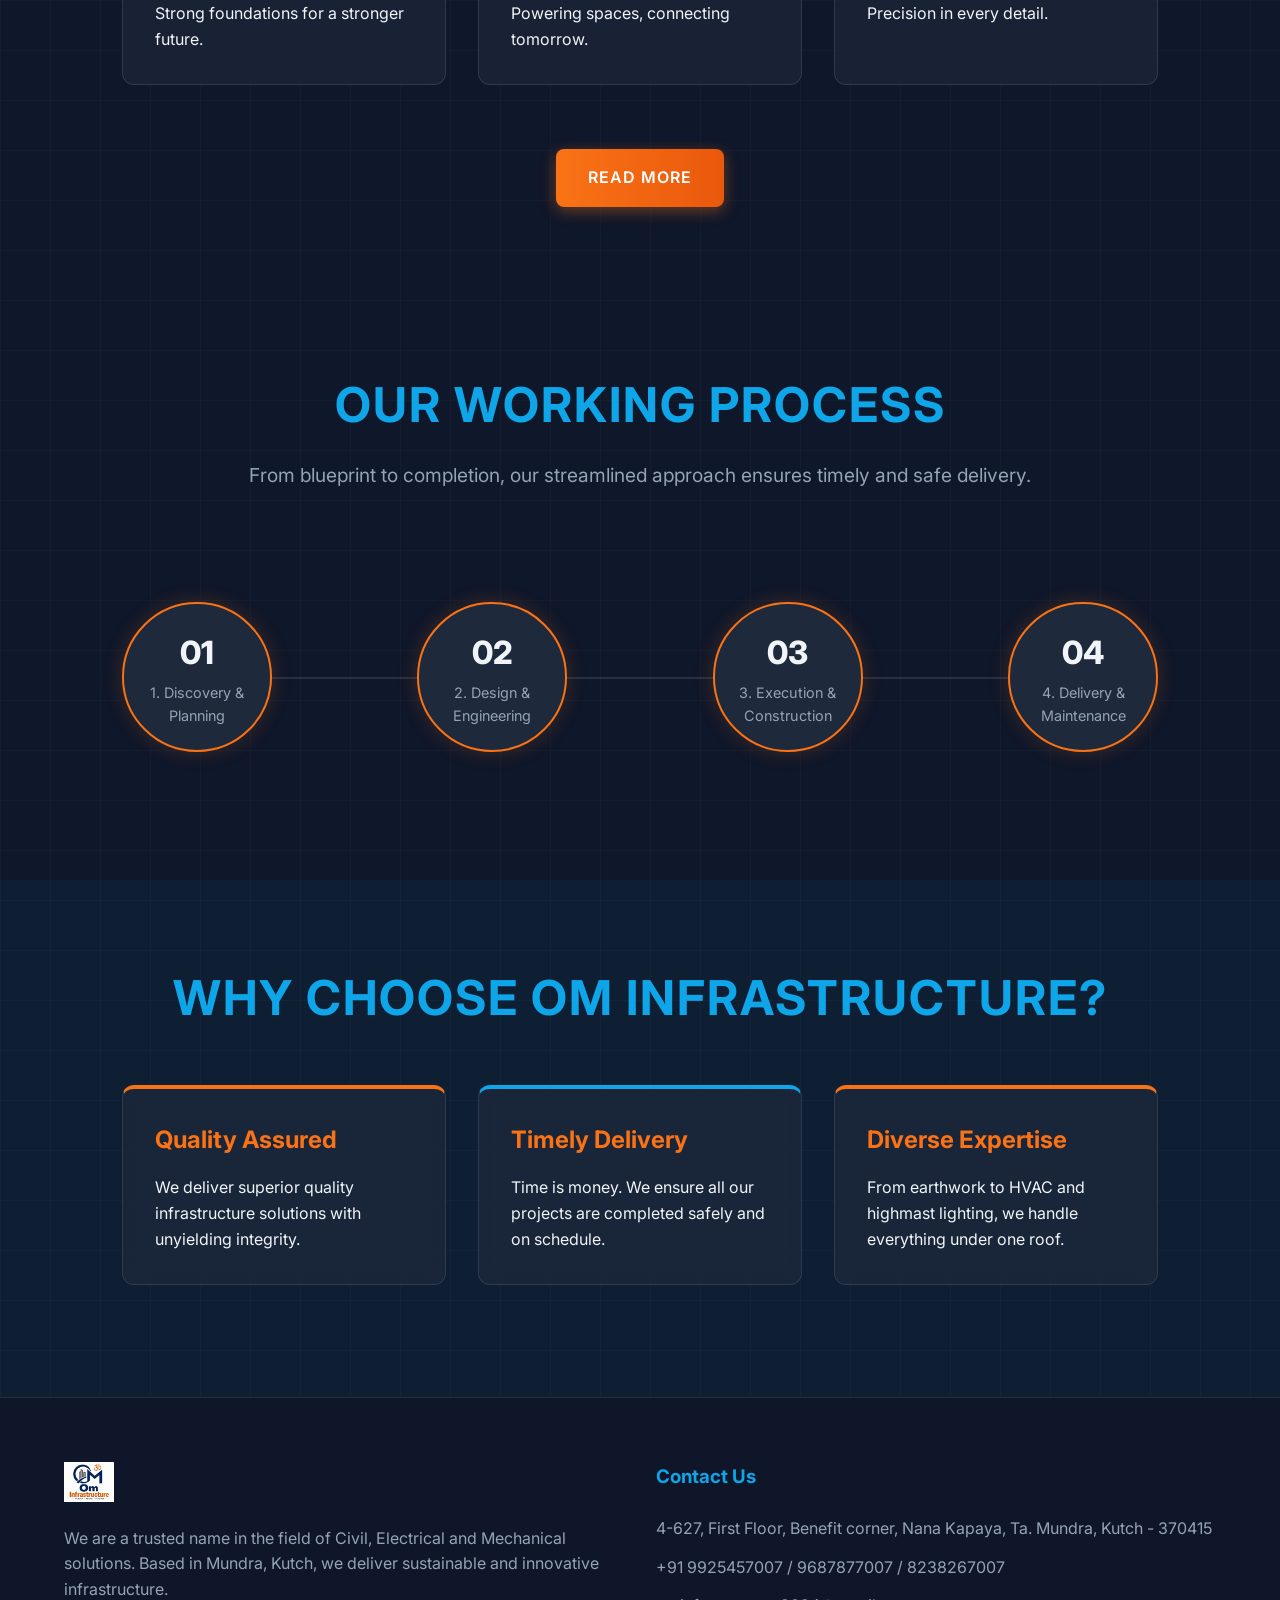
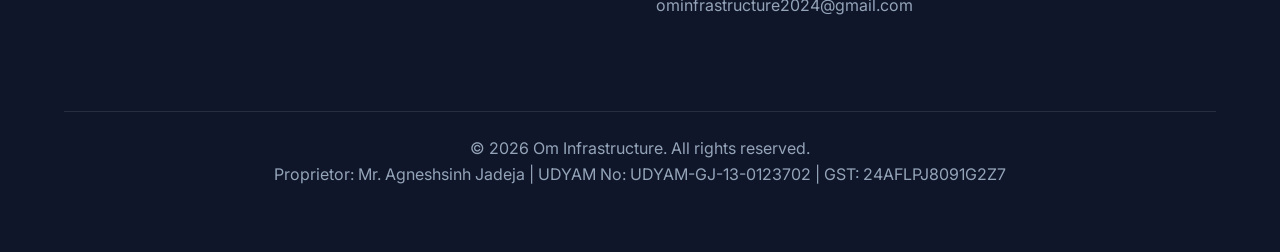
==== commit 5efa7e99: "Update logo, email and proprietor details" ====
--- a/index.html
+++ b/index.html
@@ -11,7 +11,7 @@
 
   <header>
     <a href="index.html" class="logo-container">
-      <img src="img/logo.png" alt="Om Infrastructure Logo" class="logo-img">
+      <img src="img/logo.jpg" alt="Om Infrastructure Logo" class="logo-img">
     </a>
     <nav>
       <ul>
@@ -137,18 +137,18 @@
 
   <footer>
     <div class="footer-col">
-      <img src="img/logo.png" alt="Logo" style="height: 40px; margin-bottom: 1rem;">
+      <img src="img/logo.jpg" alt="Logo" style="height: 40px; margin-bottom: 1rem;">
       <p data-i18n="about_desc">We are a trusted name in the field of Civil, Electrical and Mechanical solutions based in Mundra, Kutch.</p>
     </div>
     <div class="footer-col">
       <h3>Contact Us</h3>
       <p data-i18n="footer_address">4-627, First Floor, Benefit corner, Nana Kapaya, Ta. Mundra, Kutch - 370415</p>
       <p data-i18n="footer_phone">+91 9925457007 / 9687877007 / 8238267007</p>
-      <p data-i18n="footer_email">ominfrastructure2024@gmail.com</p>
+      <p data-i18n="footer_email">ominfrastructure7007@gmail.com</p>
     </div>
     <div class="footer-bottom">
       <p data-i18n="footer_rights">&copy; 2026 Om Infrastructure. All rights reserved.</p>
-      <p>UDYAM No: UDYAM-GJ-13-0123702 | GST: 24AFLPJ8091G2Z7</p>
+      <p>Proprietor: Mr. Agneshsinh Jadeja | UDYAM No: UDYAM-GJ-13-0123702 | GST: 24AFLPJ8091G2Z7</p>
     </div>
   </footer>
 
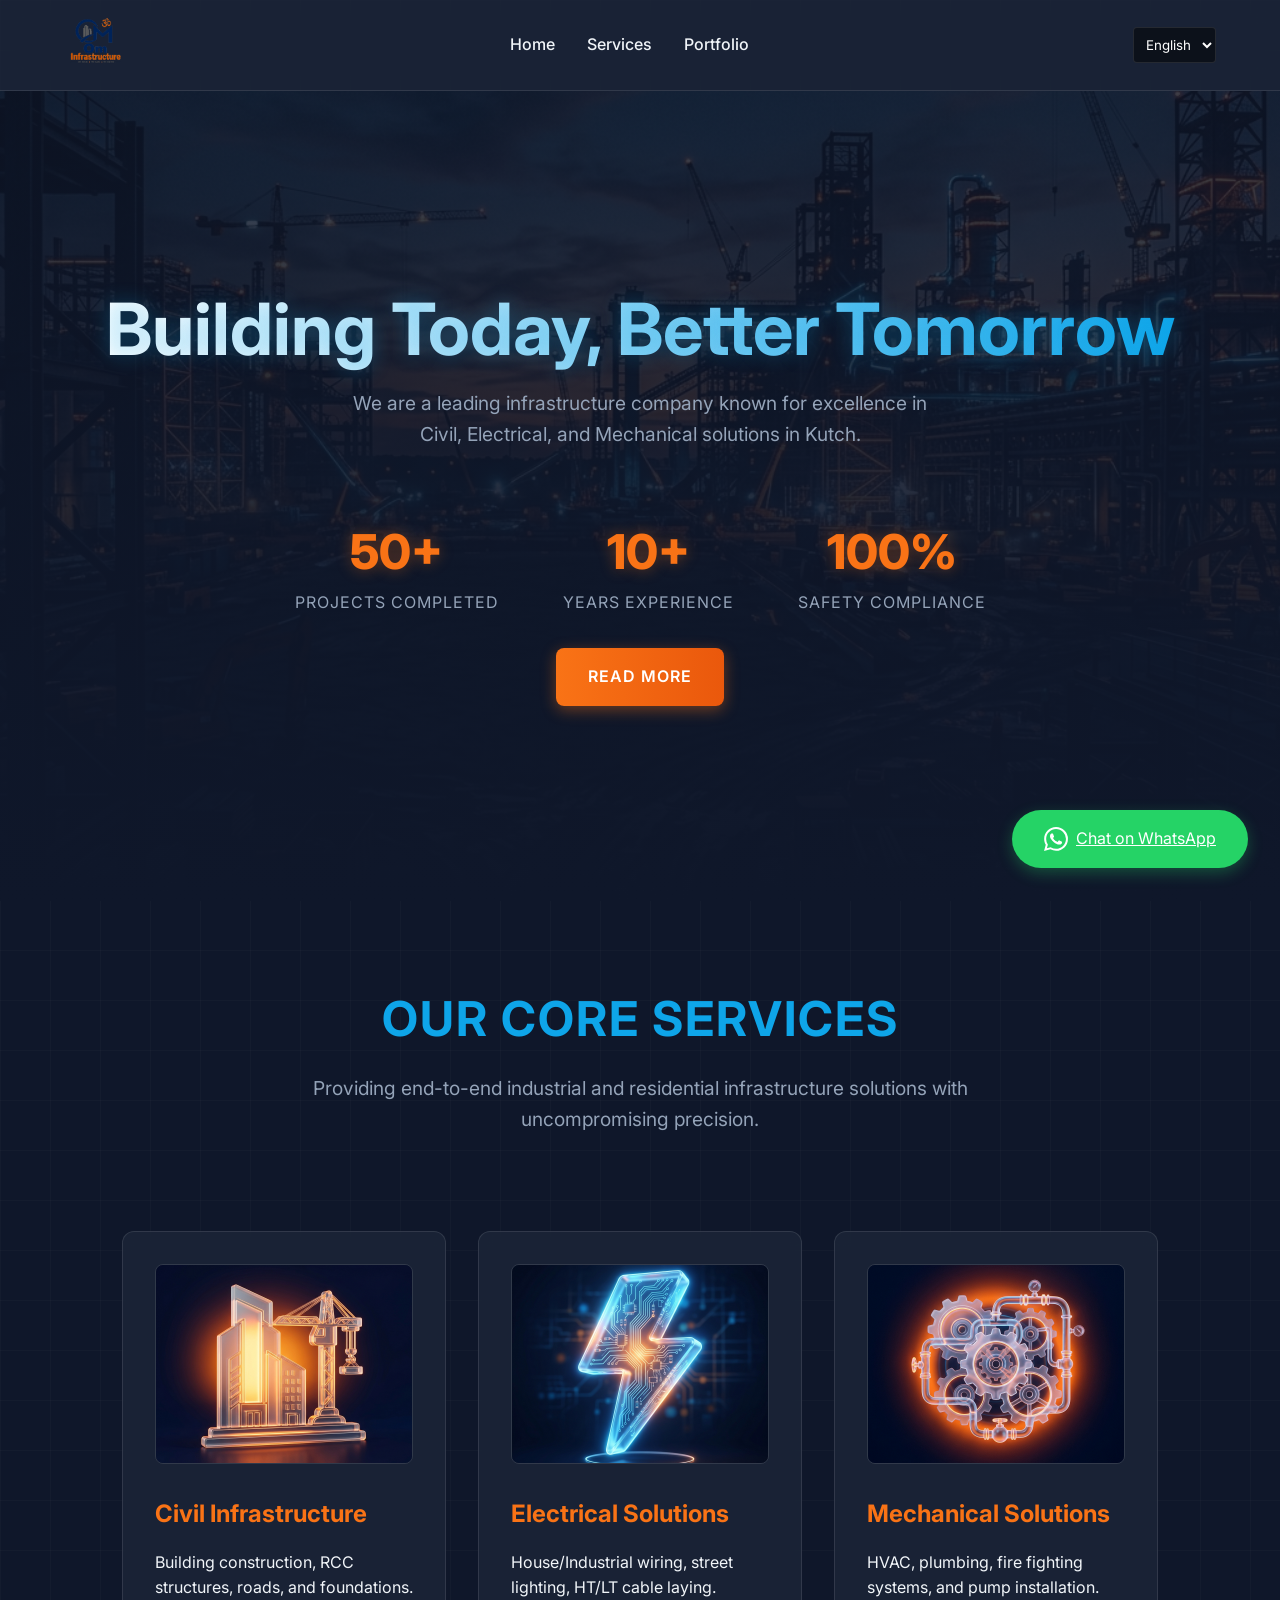
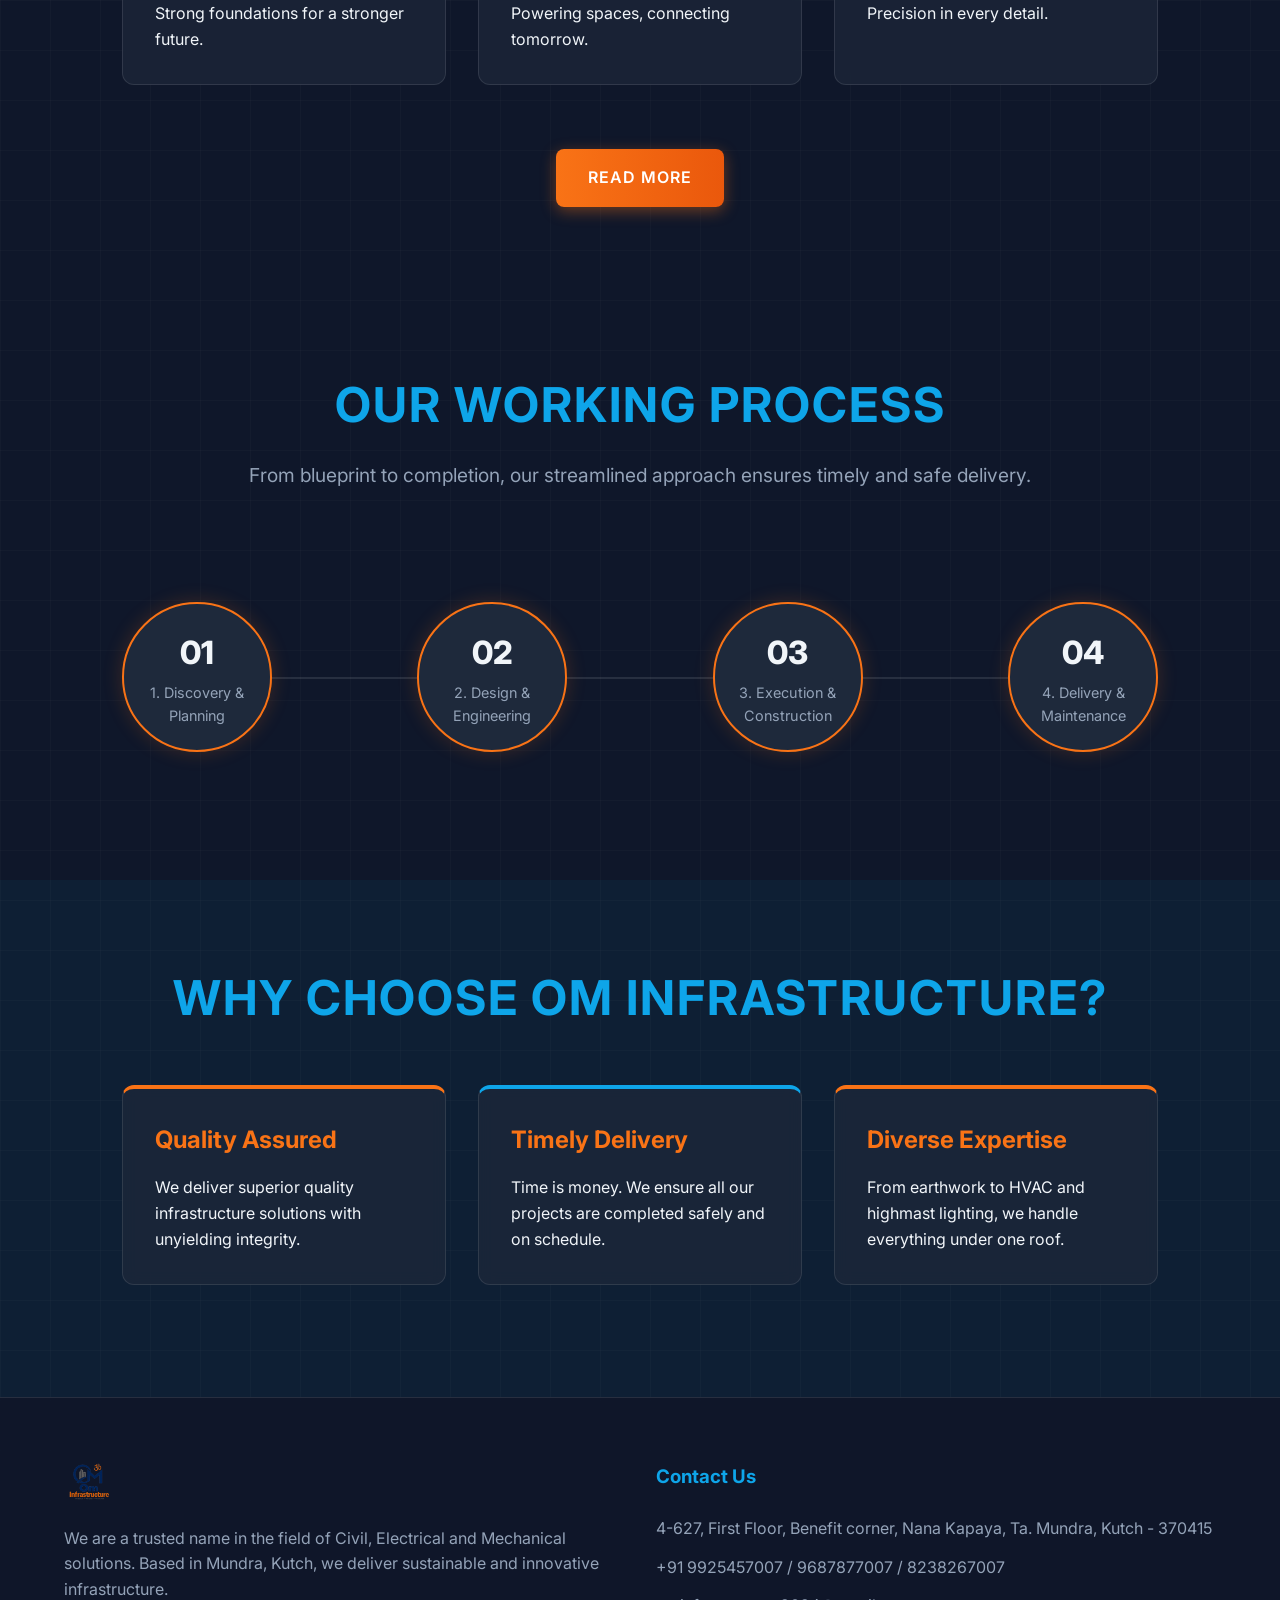
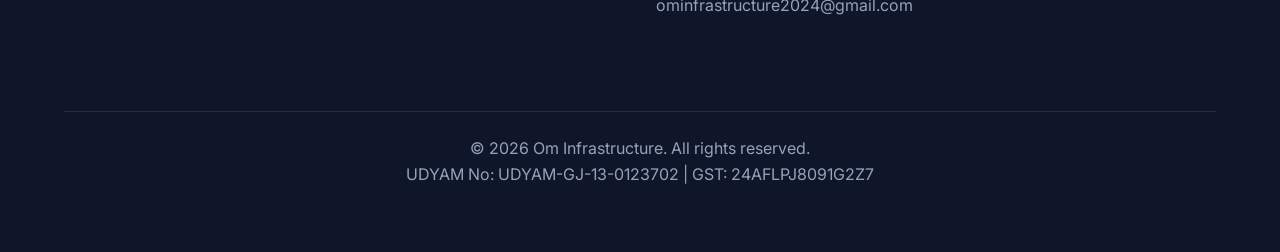
==== commit 1c88bffa: "Remove proprietor name and use transparent logo" ====
--- a/index.html
+++ b/index.html
@@ -11,7 +11,7 @@
 
   <header>
     <a href="index.html" class="logo-container">
-      <img src="img/logo.jpg" alt="Om Infrastructure Logo" class="logo-img">
+      <img src="img/logo.png" alt="Om Infrastructure Logo" class="logo-img">
     </a>
     <nav>
       <ul>
@@ -137,7 +137,7 @@
 
   <footer>
     <div class="footer-col">
-      <img src="img/logo.jpg" alt="Logo" style="height: 40px; margin-bottom: 1rem;">
+      <img src="img/logo.png" alt="Logo" style="height: 40px; margin-bottom: 1rem;">
       <p data-i18n="about_desc">We are a trusted name in the field of Civil, Electrical and Mechanical solutions based in Mundra, Kutch.</p>
     </div>
     <div class="footer-col">
@@ -148,7 +148,7 @@
     </div>
     <div class="footer-bottom">
       <p data-i18n="footer_rights">&copy; 2026 Om Infrastructure. All rights reserved.</p>
-      <p>Proprietor: Mr. Agneshsinh Jadeja | UDYAM No: UDYAM-GJ-13-0123702 | GST: 24AFLPJ8091G2Z7</p>
+      <p>UDYAM No: UDYAM-GJ-13-0123702 | GST: 24AFLPJ8091G2Z7</p>
     </div>
   </footer>
 
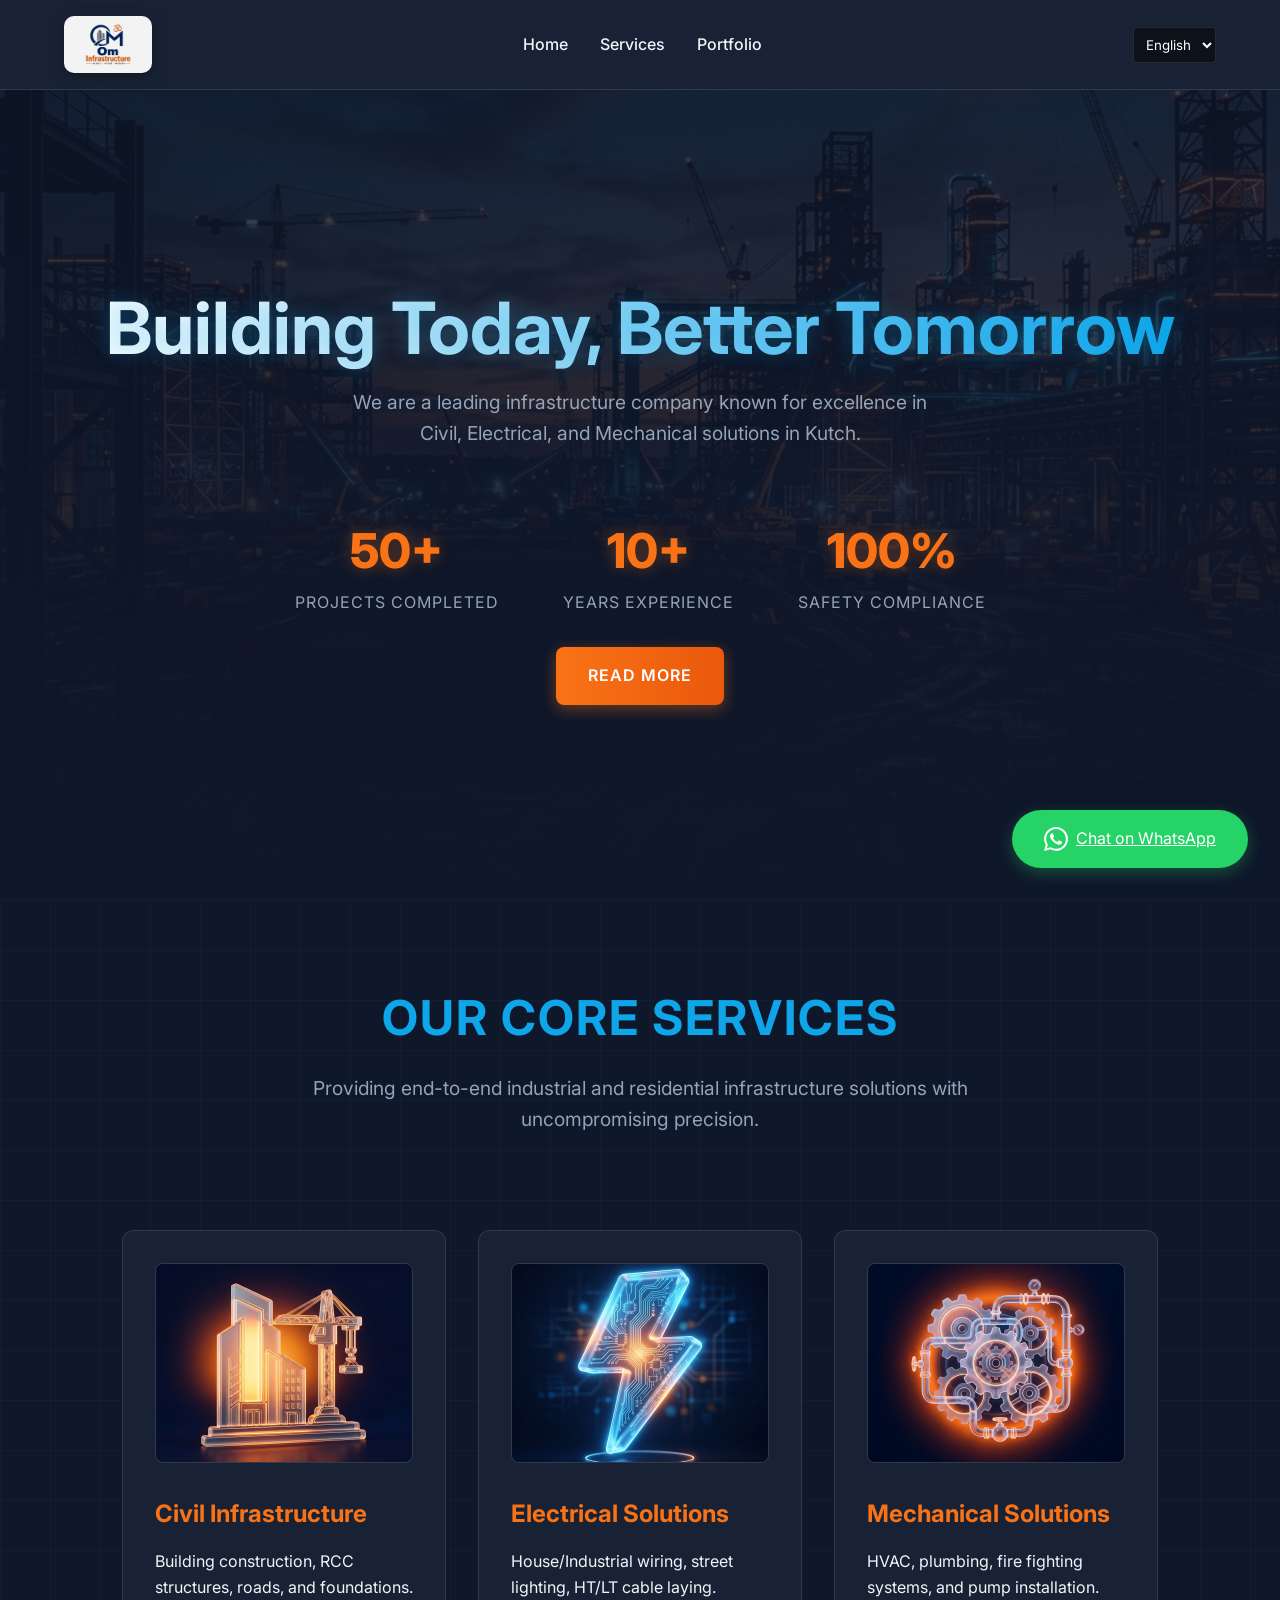
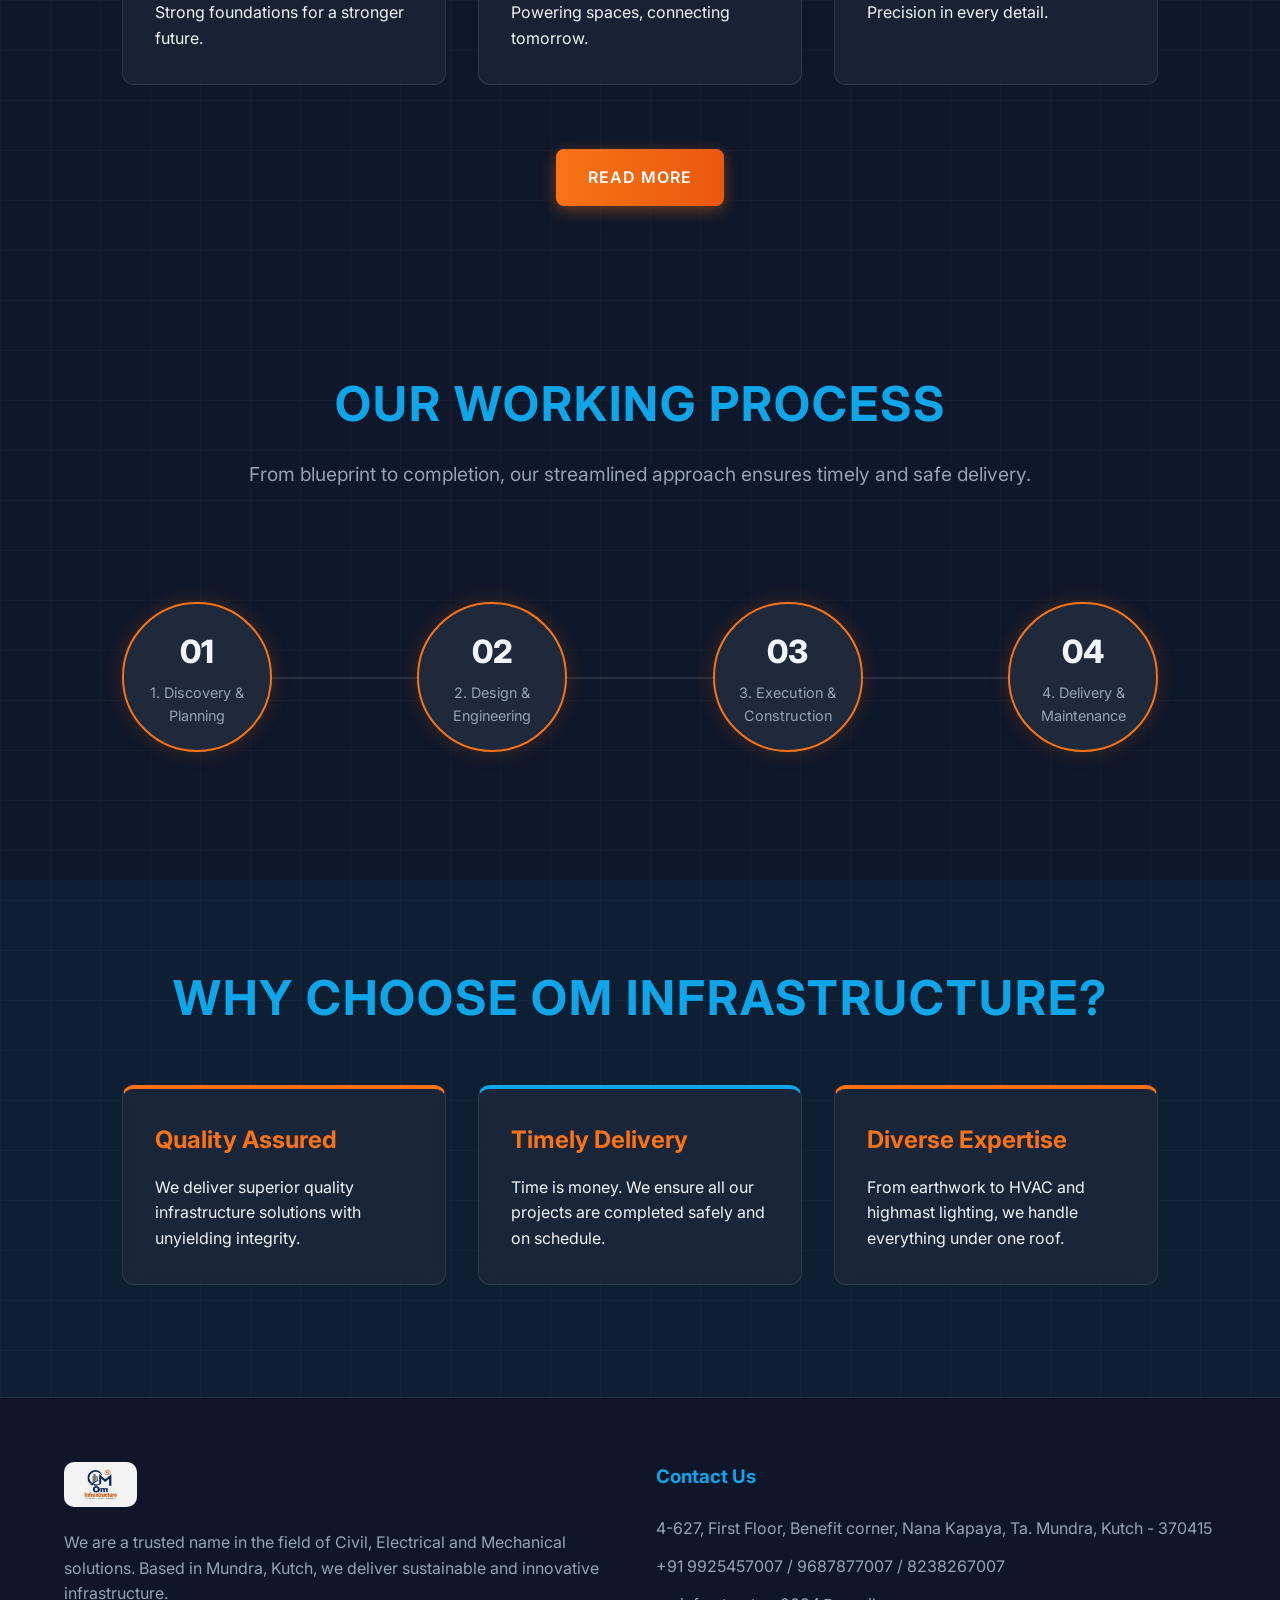
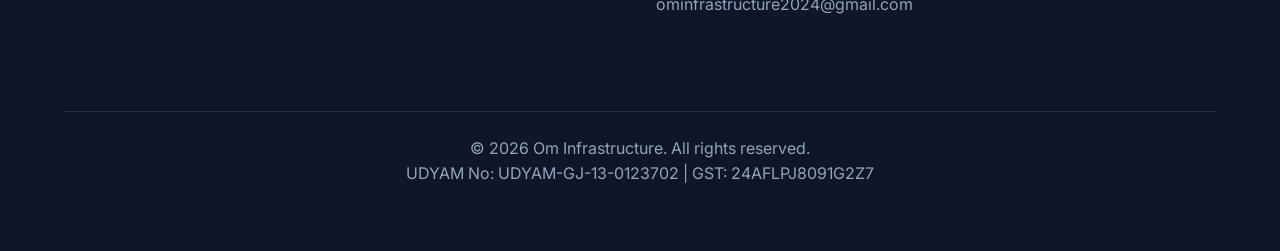
==== commit cd57314f: "Add white container background to dark logo for contrast" ====
--- a/index.html
+++ b/index.html
@@ -137,7 +137,7 @@
 
   <footer>
     <div class="footer-col">
-      <img src="img/logo.png" alt="Logo" style="height: 40px; margin-bottom: 1rem;">
+      <img src="img/logo.png" alt="Logo" class="footer-logo">
       <p data-i18n="about_desc">We are a trusted name in the field of Civil, Electrical and Mechanical solutions based in Mundra, Kutch.</p>
     </div>
     <div class="footer-col">
--- a/css/styles.css
+++ b/css/styles.css
@@ -41,10 +41,23 @@
   align-items: center;
 }
 
+.logo-container {
+  display: inline-block;
+  background: rgba(255, 255, 255, 0.95);
+  padding: 6px 16px;
+  border-radius: 10px;
+  box-shadow: 0 4px 15px rgba(0, 0, 0, 0.3);
+  transition: transform 0.3s ease;
+}
+
+.logo-container:hover {
+  transform: scale(1.05);
+}
+
 .logo-img {
-  height: 50px;
+  height: 45px;
   width: auto;
-  border-radius: 4px;
+  display: block;
 }
 
 nav ul {
@@ -366,6 +379,15 @@
   display: block;
 }
 
+.footer-logo {
+  height: 45px;
+  background: rgba(255, 255, 255, 0.95);
+  padding: 6px 16px;
+  border-radius: 10px;
+  margin-bottom: 1rem;
+  display: inline-block;
+}
+
 .footer-bottom {
   width: 100%;
   text-align: center;
